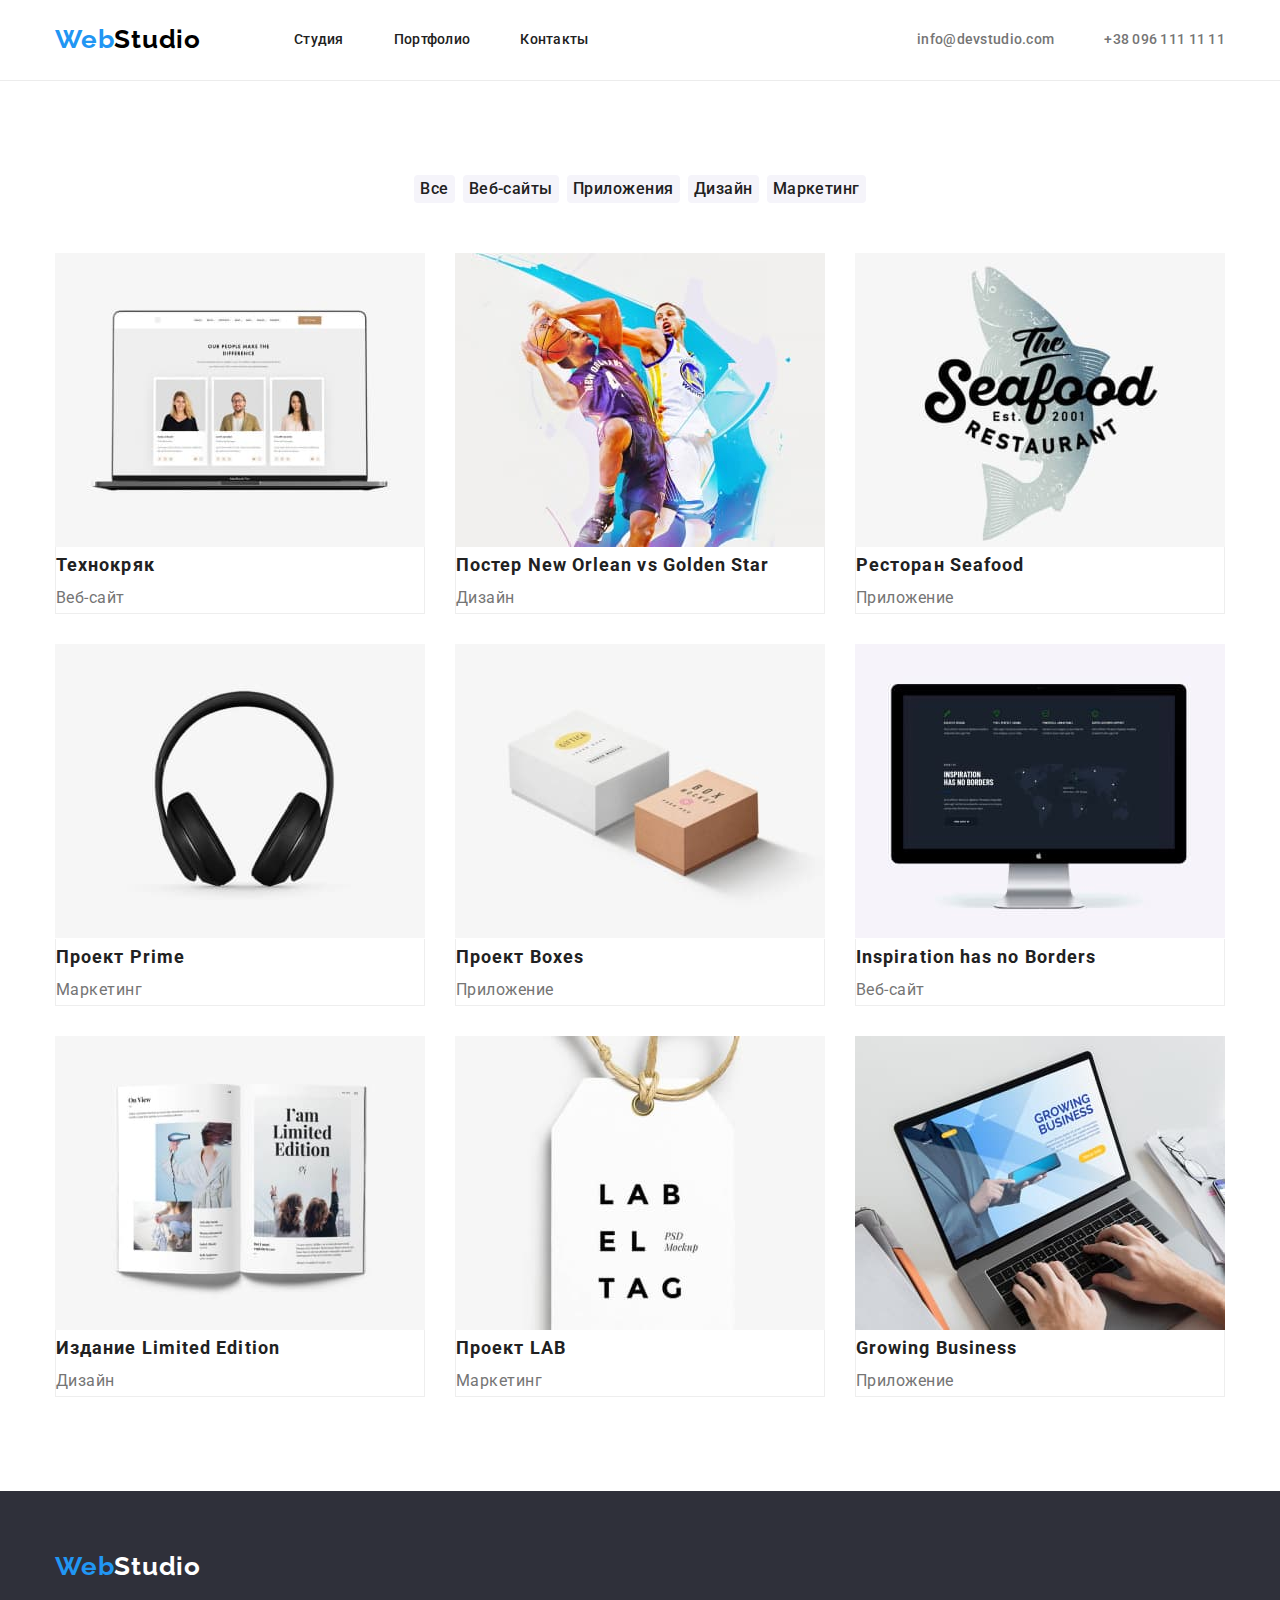
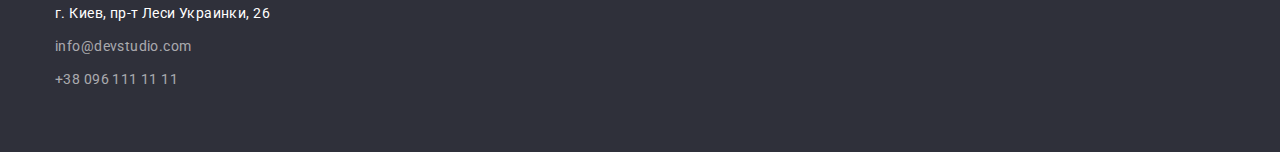
==== portfolio.html @ 45f7e956 "home-work-3" ====
<!DOCTYPE html>
<html lang="en">

<head>
    <meta charset="UTF-8">
    <meta http-equiv="X-UA-Compatible" content="IE=edge">
    <meta name="viewport" content="width=device-width, initial-scale=1.0">
    <link rel="stylesheet"
        href="https://cdnjs.cloudflare.com/ajax/libs/modern-normalize/1.1.0/modern-normalize.min.css">
    <link rel="preconnect" href="https://fonts.googleapis.com">
    <link rel="preconnect" href="https://fonts.gstatic.com" crossorigin>
    <link
        href="https://fonts.googleapis.com/css2?family=Raleway:wght@700&family=Roboto:wght@400;500;700;900&display=swap"
        rel="stylesheet">
    <link rel="stylesheet" href="./css/styles.css">
    <title>Document</title>
</head>

<body>
    <!--Верх сайта-->
    <header class="header">
        <nav class="header-navigation container">
            <a href="index.html" class="header-logo link">
                <span class="logo-web"> Web</span>Studio</a>
            <ul class="header-list list">
                <li class="header-item"><a href="index.html" class="header-link link">Студия</a></li>
                <li class="header-item"><a href="./portfolio.html" class="header-link link">Портфолио</a></li>
                <li class="header-item"><a href="" class="header-link link">Контакты</a></li>
            </ul>
            <ul class="header-contacts list">
                <li class="header-contacts-item"> <a href="mailto:info@devstudio.com"
                        class="contacts-link link">info@devstudio.com</a></li>
                <li class="header-contacts-item"><a href="tel:+380961111111" class="contacts-link link">+38 096 111 11
                        11 </a></li>
            </ul>
        </nav>
    </header>
    <main>
        <section class="section">
            <div class="container">
                <h1 class="visually-hidden">Портфолио</h1>
                <ul class="portfolio-navigation list">
                    <li class="portfolio-item-navigation"><button type="button" class="portfolio-btn btn">Все</button>
                    </li>
                    <li class="portfolio-item-navigation"><button type="button"
                            class="portfolio-btn btn">Веб-сайты</button></li>
                    <li class="portfolio-item-navigation"><button type="button"
                            class="portfolio-btn btn">Приложения</button></li>
                    <li class="portfolio-item-navigation"><button type="button"
                            class="portfolio-btn btn">Дизайн</button></li>
                    <li class="portfolio-item-navigation"><button type="button"
                            class="portfolio-btn btn">Маркетинг</button></li>
                </ul>
                <ul class="portfolio-list list">
                    <li class="portfolio-item-list"><a href="" class="link"><img src="image/portfolio/img.jpg"
                                alt="Люди в экране" class="portfolio-img" width="370">
                            <div class="item-border">
                                <h2 class="portfolio-title">Технокряк</h2>
                                <p class="portfolio-text">Веб-сайт</p>
                            </div>
                        </a></li>

                    <li class="portfolio-item-list"><a href="" class="link"><img src="image/portfolio/img1.jpg"
                                alt="Играют баскетбол" width="370">
                            <div class="item-border">
                                <h2 class="portfolio-title"> Постер New Orlean vs Golden Star</h2>
                                <p class="portfolio-text"> Дизайн</p>
                            </div>
                        </a></li>
                    <li class="portfolio-item-list"><a href="" class="link"><img src="image/portfolio/img2.jpg"
                                alt="Листовка" width="370">
                            <div class="item-border">
                                <h2 class="portfolio-title">Ресторан Seafood</h2>
                                <p class="portfolio-text"> Приложение</p>
                            </div>
                        </a></li>
                    <li class="portfolio-item-list"><a href="" class="link"><img src="image/portfolio/img3.jpg"
                                alt="Наушники" width="370">
                            <div class="item-border">
                                <h2 class="portfolio-title">Проект Prime</h2>
                                <p class="portfolio-text">Маркетинг</p>
                            </div>
                        </a></li>
                    <li class="portfolio-item-list"><a href="" class="link"><img src="image/portfolio/img4.jpg"
                                alt="Коробки" width="370">
                            <div class="item-border">
                                <h2 class="portfolio-title">Проект Boxes</h2>
                                <p class="portfolio-text">Приложение</p>
                            </div>
                        </a></li>
                    <li class="portfolio-item-list"><a href="" class="link"><img src="image/portfolio/img5.jpg"
                                alt="Монитор" width="370">
                            <div class="item-border">
                                <h2 class="portfolio-title">Inspiration has no Borders</h2>
                                <p class="portfolio-text">Веб-сайт</p>
                            </div>
                        </a></li>
                    <li class="portfolio-item-list"><a href="" class="link"><img src="image/portfolio/img6.jpg"
                                alt="Книга" width="370">
                            <div class="item-border">
                                <h2 class="portfolio-title"> Издание Limited Edition</h2>
                                <p class="portfolio-text">Дизайн</p>
                            </div>
                        </a></li>
                    <li class="portfolio-item-list"><a href="" class="link"><img src="image/portfolio/img7.jpg"
                                alt="Лейба" width="370">
                            <div class="item-border">
                                <h2 class="portfolio-title">Проект LAB</h2>
                                <p class="portfolio-text">Маркетинг</p>
                            </div>
                        </a></li>
                    <li class="portfolio-item-list"><a href="" class="link"><img src="image/portfolio/img8.jpg"
                                alt="Ноут" width="370">
                            <div class="item-border">
                                <h2 class="portfolio-title">Growing Business</h2>
                                <p class="portfolio-text">Приложение</p>
                            </div>
                        </a></li>
                </ul>
            </div>
        </section>
    </main>
    <!--Подвал страницы-->
    <footer class="footer">
        <div class="container">
            <a href="index.html" class="footer-logo link"> <span class="logo-web">Web</span>Studio</a>
            <address class="footer-address">
                <ul class="footer-list list">
                    <li class="footer-item"><a href="https://goo.gl/maps/7tQD5tmZXDrGn8do7" target="_blank"
                            rel="noopener noindex noffolow" class="footer-location link">г.
                            Киев,
                            пр-т Леси
                            Украинки, 26 </a>
                    </li>
                    <li class="footer-item"><a href="mailto:info@devstudio.com"
                            class="footer-contact link">info@devstudio.com</a>
                    </li>
                    <li class="footer-item"><a href="tel:+380961111111" class="footer-contact link">+38 096 111 11 11
                        </a>
                    </li>
                </ul>
            </address>
        </div>
    </footer>
</body>

</html>
---- css/styles.css ----
/*общие стили*/
:root {--hero-footer-background-color:#2F303A;
      --main-text-color: #757575;
      --title-text-color: #212121; 
      --second-text-color:#FFFFFF;
      --main-hover-focus-color: #2196F3;  
      --portfolio-btn-text-color: #212121;
      --portfolio-btn-background-color:#F5F4FA;
      --header-link-color:#212121;
      --main-logo-color: #2196F3;
      --header-border-color: #ECECEC;
      --team-border-color: #EEEEEE;
      --main-section-padding: 94px;
      --main-container-padding: 15px;

    }
    body {
      font-family: Roboto, sans-serif;
      color: var(--main-text-color);
    }
    p,
    h1,
    h2,
    h3,
    h4,
    h5,
    h6 {
      margin: 0;
    }
    ul,ol{
      margin: 0;
      padding-left: 0;
    }
.link {
  text-decoration: none;
}
.list {
  list-style: none;
}
.btn {
  cursor: pointer;
  border-radius: 4px;
  border: 0px;
}
.container {
  width: 1200px;
  padding-left: var(--main-container-padding);
  padding-right: var(--main-container-padding);
  margin: 0 auto;
}
.section {
 padding-top: var(--main-section-padding);
 padding-bottom: var(--main-section-padding);
}
.visually-hidden {
  position: absolute;
  white-space: nowrap;
  width: 1px;
  height: 1px;
  overflow: hidden;
  border: 0;
  padding: 0;
  clip: rect(0 0 0 0);
  clip-path: inset(50%);
  margin: -1px;
}
/*Верх сайта*/
.header{
  padding-top: 24px;
  padding-bottom: 25px;
  border-bottom: 1px solid var(--header-border-color);
}
.header-navigation {
  display: flex;
  align-items: center;
}
.header-list {
  display: flex;
}
.header-item:not(:last-child){
  margin-right: 50px;
}
.header-link {
font-weight: 500;
font-size: 14px;
line-height: 1.14;
letter-spacing: 0.02em;
color: var(--header-link-color);
}
.header-logo {
margin-right: 93px;

font-family: Raleway, sans-serif;
font-weight: 700;
font-size: 26px;
line-height: 1.19;
letter-spacing: 0.03em;
color: #000000;
}
.logo-web {
color: var(--main-logo-color);
}
.header-contacts{
  display: flex;
  margin-left: auto;
}
.header-contacts-item:not(:last-child){
  margin-right: 50px;
}
.contacts-link {
font-weight: 500;
font-size: 14px;
line-height: 1.14;
letter-spacing: 0.02em;
color: var(--main-text-color);
}
.header-link:hover,
.contacts-link:hover,
.header-link:focus,
.contacts-link:focus {
  color: var(--main-hover-focus-color);
}


/*Секция с банером*/
.hero {
background: var(--hero-footer-background-color);
padding-top: 200px;
padding-bottom: 200px;
}

.hero-title {
max-width: 696px;
margin-bottom:30px;
margin-left: auto;
margin-right: auto;

font-weight: 900;
font-size: 44px;
line-height: 1.36;
text-align: center;
letter-spacing: 0.06em;
text-transform: uppercase;
color:var(--second-text-color);
}
.hero-btn {
display: block;
margin-left: auto;
margin-right: auto;

font-family: Roboto,sans-serif ;
font-weight: 700;
font-size: 16px;
line-height: 1.88;
text-align: center;
letter-spacing: 0.06em;
color: var(--second-text-color);
background: var(--main-hover-focus-color);
}

/*Привилегии компании*/

.benefits-list{
display: flex;
flex-basis: 270px;
}

.benefits-item:not(:last-child){
margin-right: 30px;
}
.benefits-title {
margin-bottom: 10px;

font-size: 14px;
line-height: 1.14;
letter-spacing: 0.03em;
text-transform: uppercase;
color: var(--title-text-color);  
}
.benefits-text {
font-size: 14px;
line-height: 1.71;
letter-spacing: 0.03em;
}
/* Направления деетельности */
.duties {
  padding-top: 0;
}

.duties-title,
.team-title {
font-size: 36px;
line-height: 1.17;
text-align: center;
letter-spacing: 0.03em;
color: var(--title-text-color);
}
.duties-title {
  margin-bottom: 50px;
}
.duties-list {
  display: flex;
}
.duties-item:not(:last-child){
  margin-right: 30px;
}
.duties-item{
  min-width: 370px;
}
/* Список работников */
.team {
  background: #F5F4FA;
}
.team-title{
  margin-bottom: 50px;
}
.team-list{
  display: flex;
}
.team-item:not(:last-child)
{
  margin-right: 30px;
}
.team-title-name {
margin-bottom: 10px;

font-weight: 500;
font-size: 16px;
line-height: 1.19;
letter-spacing: 0.03em;
text-align: center;
color: var(--title-text-color);
}
.team-text {
font-size: 16px;
line-height: 1.19;
letter-spacing: 0.03em;
text-align: center;
color: var(--main-text-color);

}
/* Подвал страницы */
.footer {
padding-top: 60px;
padding-bottom: 60px;
background: var(--hero-footer-background-color);
}
.footer-logo {
display: block;
margin-bottom: 20px;
font-family: Raleway, sans-serif;
font-weight: 700;
font-size: 26px;
line-height: 1.19;
letter-spacing: 0.03em;
color: var(--second-text-color);
}
 .footer-address {
font-style: normal;
 }
.footer-location {
font-size: 14px;
line-height: 1.71;
letter-spacing: 0.03em;
color: var(--second-text-color);
}
.footer-contact{
font-size: 14px;
line-height: 1.71;
letter-spacing: 0.03em;
color: rgba(255, 255, 255, 0.6);
}
.footer-item:not(:last-child){
  margin-bottom: 9px;
}

.footer-list .footer-contact:hover,
.footer-list .footer-contact:focus{
color: var(--second-text-color);
}

 /*Портфолио*/
 .portfolio-navigation{
   display: flex;
   justify-content: center;
   margin-bottom: 50px;
 }
 .portfolio-item-navigation:not(:last-child)
 {
   margin-right: 8px;
 }
.portfolio-btn {
font-family: Roboto, sans-serif;
font-weight: 500;
font-size: 16px;
line-height: 1.62;
letter-spacing: 0.03em;
color: var(--portfolio-btn-text-color);
background-color: var(--portfolio-btn-background-color);
}

.portfolio-btn:hover,
.portfolio-btn:focus{
  color: var(--second-text-color);
  background: var(--main-hover-focus-color);
}
.portfolio-list{
  display: flex;
  justify-content: space-between;
  flex-wrap: wrap;
margin: -15px;
}
.portfolio-item-list {
 *flex-basis:calc(100%/3- 90px);
margin: 15px;
}

.item-border{
 border-top: 0px solid var(--team-border-color);
  border-right: 1px solid var(--team-border-color);
  border-bottom: 1px solid var(--team-border-color);
   border-left: 1px solid var(--team-border-color);
   margin-top: -4px;
}
.portfolio-title {
font-size: 18px;
line-height: 2;
letter-spacing: 0.06em;
color: var(--title-text-color);
}
.portfolio-text {
font-size: 16px;
line-height: 1.88;
letter-spacing: 0.03em;
color: var(--main-text-color);
}
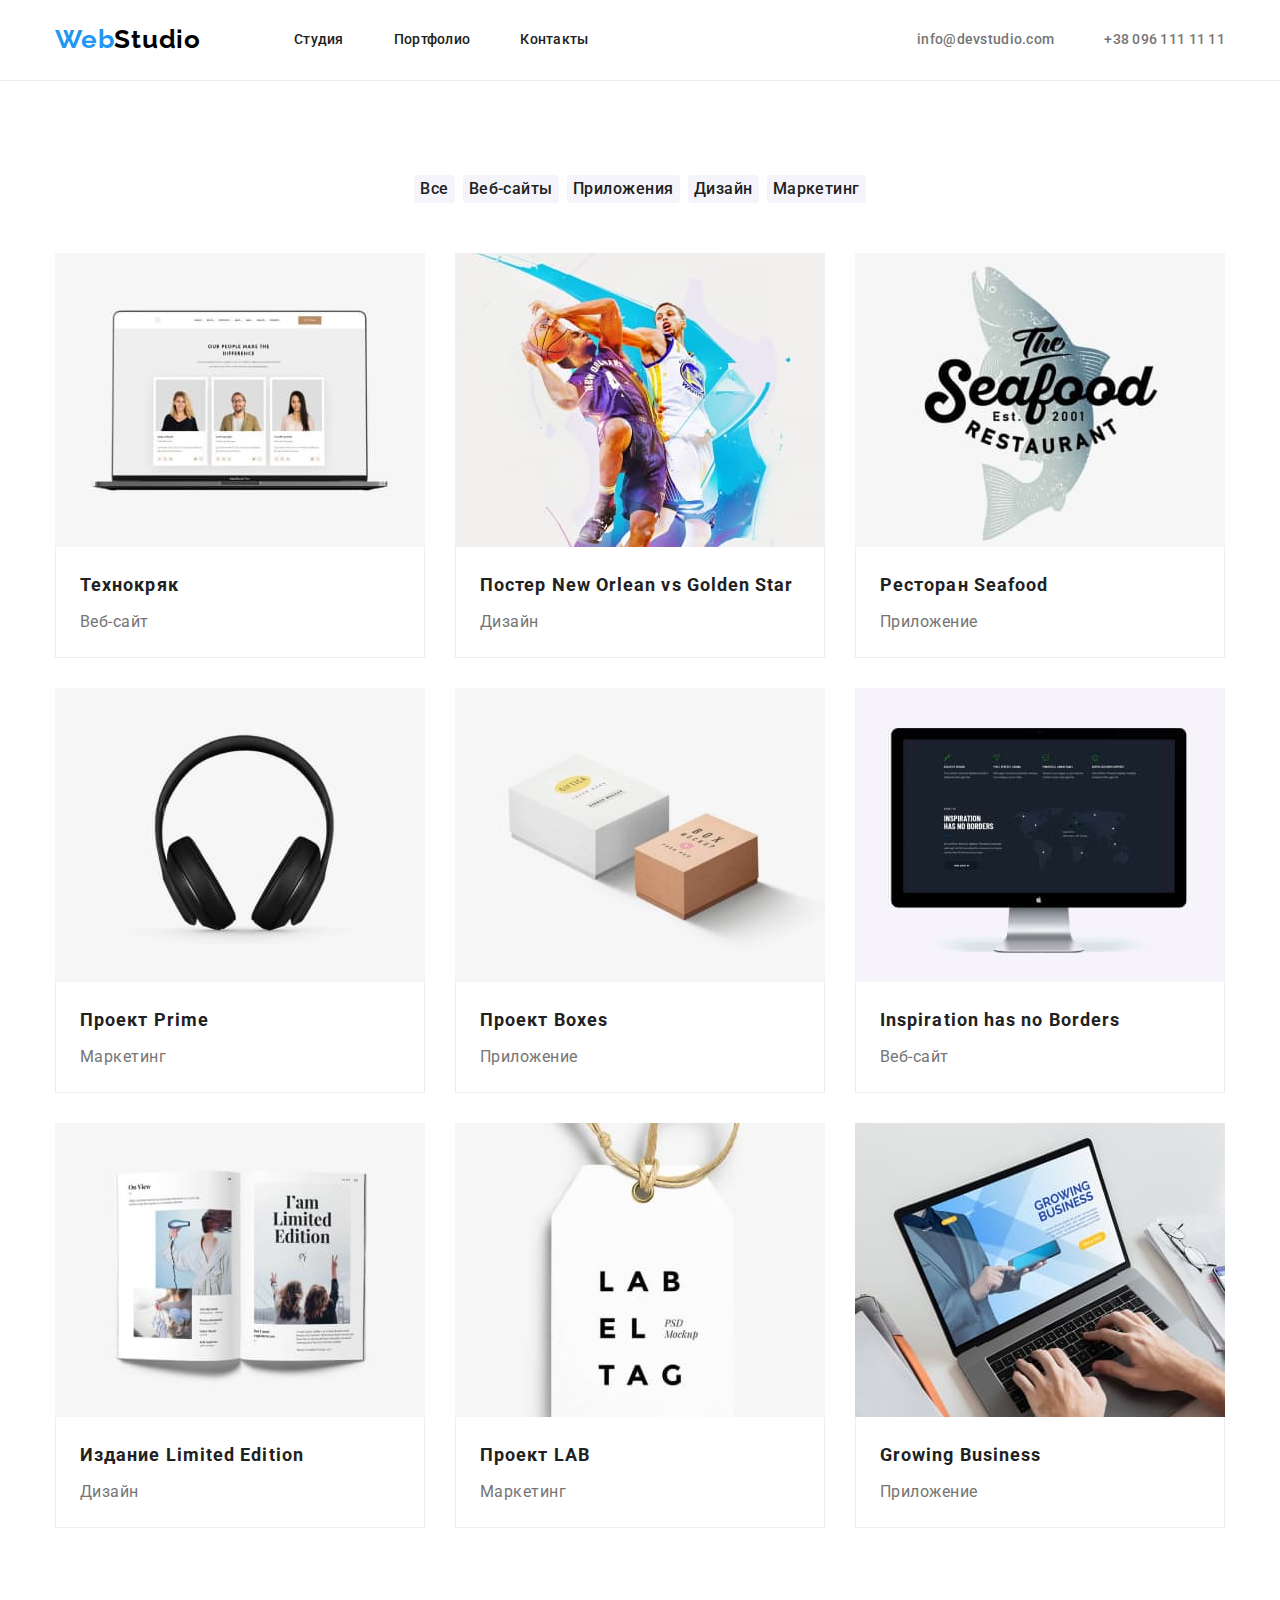
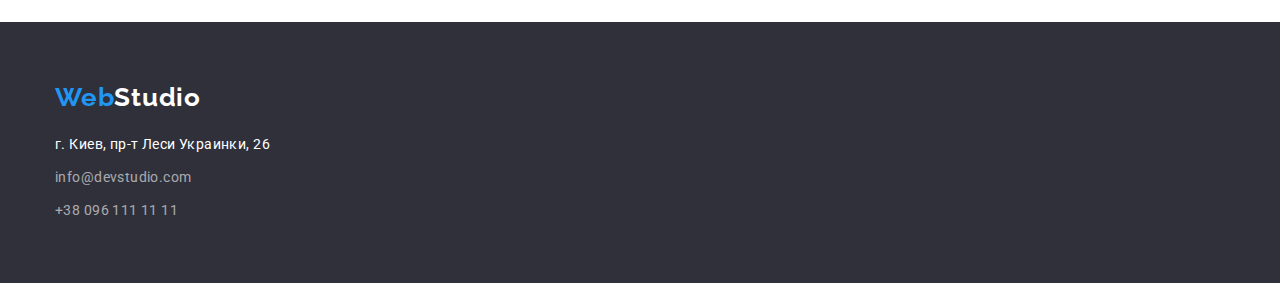
==== commit c8146eef: "Виправлена робота 21.04.2022" ====
--- a/portfolio.html
+++ b/portfolio.html
@@ -19,23 +19,26 @@
 <body>
     <!--Верх сайта-->
     <header class="header">
-        <nav class="header-navigation container">
-            <a href="index.html" class="header-logo link">
-                <span class="logo-web"> Web</span>Studio</a>
-            <ul class="header-list list">
-                <li class="header-item"><a href="index.html" class="header-link link">Студия</a></li>
-                <li class="header-item"><a href="./portfolio.html" class="header-link link">Портфолио</a></li>
-                <li class="header-item"><a href="" class="header-link link">Контакты</a></li>
-            </ul>
+        <div class="container header-line">
+            <nav class="header-nav">
+                <a href="index.html" class="header-logo link">
+                    <span class="logo-web"> Web</span>Studio</a>
+                <ul class="header-list list">
+                    <li class="header-item"><a href="index.html" class="header-link link">Студия</a></li>
+                    <li class="header-item"><a href="./portfolio.html" class="header-link link">Портфолио</a></li>
+                    <li class="header-item"><a href="" class="header-link link">Контакты</a></li>
+                </ul>
+            </nav>
             <ul class="header-contacts list">
                 <li class="header-contacts-item"> <a href="mailto:info@devstudio.com"
                         class="contacts-link link">info@devstudio.com</a></li>
                 <li class="header-contacts-item"><a href="tel:+380961111111" class="contacts-link link">+38 096 111 11
                         11 </a></li>
             </ul>
-        </nav>
+        </div>
     </header>
     <main>
+        <!--Секция портфолио-->
         <section class="section">
             <div class="container">
                 <h1 class="visually-hidden">Портфолио</h1>
--- a/css/styles.css
+++ b/css/styles.css
@@ -31,6 +31,11 @@
       margin: 0;
       padding-left: 0;
     }
+    img{
+      display: block;
+      max-width: 100%;
+      height: auto;
+    }
 .link {
   text-decoration: none;
 }
@@ -70,7 +75,11 @@
   padding-bottom: 25px;
   border-bottom: 1px solid var(--header-border-color);
 }
-.header-navigation {
+.header-nav {
+    display: flex;
+    align-items: center;
+  }
+.header-line {
   display: flex;
   align-items: center;
 }
@@ -220,6 +229,10 @@
 .team-item:not(:last-child)
 {
   margin-right: 30px;
+}
+.team-area{
+  padding-top: 30px;
+  padding-bottom: 30px;
 }
 .team-title-name {
 margin-bottom: 10px;
@@ -306,9 +319,8 @@
 }
 .portfolio-list{
   display: flex;
-  justify-content: space-between;
   flex-wrap: wrap;
-margin: -15px;
+  margin: -15px;
 }
 .portfolio-item-list {
  *flex-basis:calc(100%/3- 90px);
@@ -316,13 +328,17 @@
 }
 
 .item-border{
+  padding: 20px 24px;
  border-top: 0px solid var(--team-border-color);
   border-right: 1px solid var(--team-border-color);
   border-bottom: 1px solid var(--team-border-color);
    border-left: 1px solid var(--team-border-color);
-   margin-top: -4px;
+
+   
 }
 .portfolio-title {
+margin-bottom: 4px;
+
 font-size: 18px;
 line-height: 2;
 letter-spacing: 0.06em;
